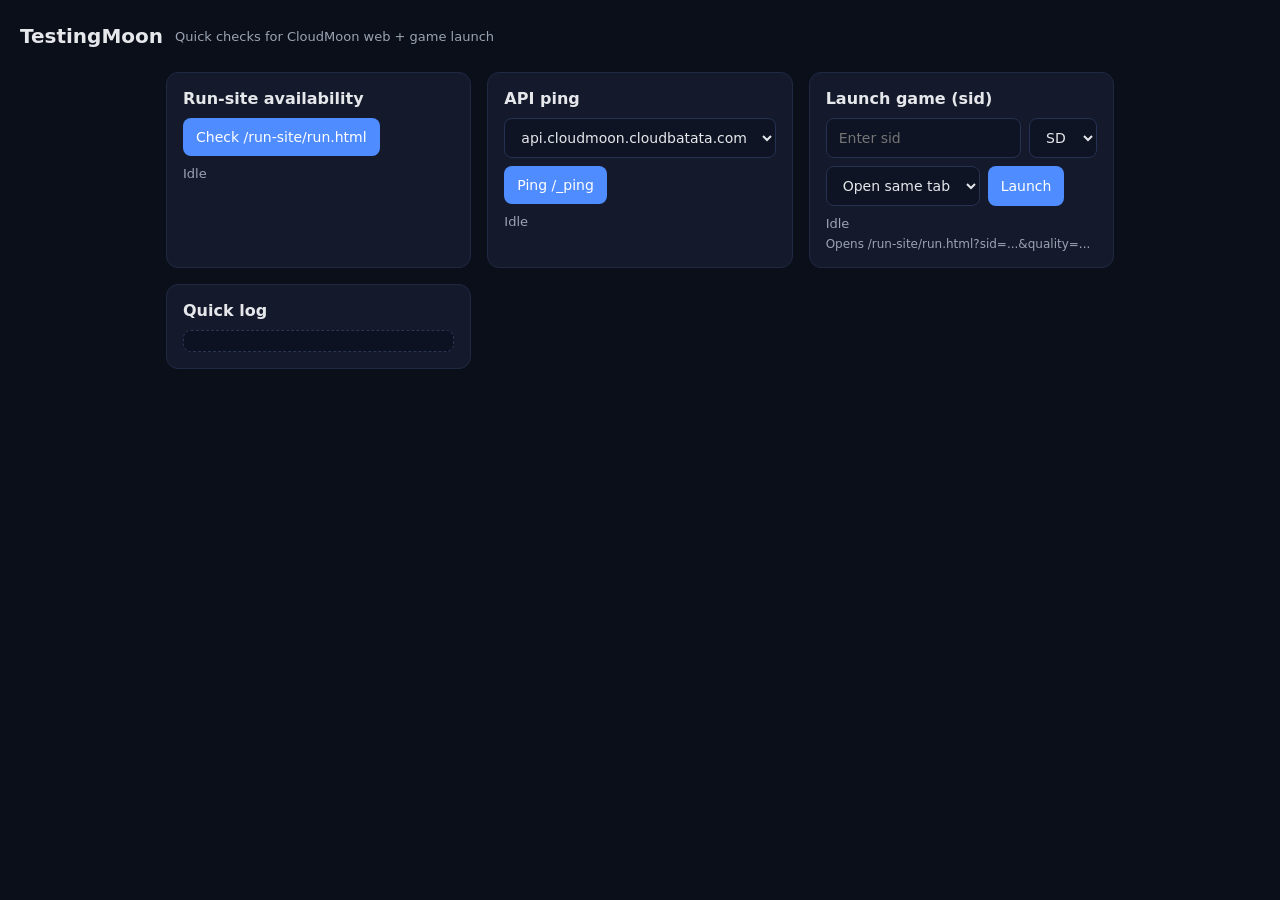
==== index.html @ c89f8493 "Add files via upload" ====
<!doctype html>
<html lang="en">
<head>
  <meta charset="utf-8" />
  <meta name="viewport" content="width=device-width, initial-scale=1" />
  <title>TestingMoon - Cloud Game Checks</title>
  <style>
    :root{
      color-scheme: dark;
      --bg:#0b0f1a;
      --card:#141a2b;
      --muted:#9aa4b2;
      --accent:#4f8cff;
      --ok:#22c55e;
      --bad:#ef4444;
      --warn:#f59e0b;
      --text:#e5e7eb;
    }
    *{box-sizing:border-box;font-family: system-ui, -apple-system, Segoe UI, Roboto, Arial, sans-serif;}
    body{margin:0;background:var(--bg);color:var(--text);}
    header{padding:24px 20px;display:flex;align-items:center;gap:12px;}
    header h1{font-size:20px;margin:0;}
    header span{color:var(--muted);font-size:13px;}
    main{max-width:980px;margin:0 auto;padding:0 16px 40px;}
    .grid{display:grid;gap:16px;grid-template-columns:repeat(auto-fit,minmax(260px,1fr));}
    .card{background:var(--card);border:1px solid #1f2942;border-radius:12px;padding:16px;}
    .card h2{font-size:16px;margin:0 0 10px;}
    .row{display:flex;gap:8px;flex-wrap:wrap;}
    input,select,button{background:#0f1424;color:var(--text);border:1px solid #243152;border-radius:8px;padding:10px 12px;font-size:14px;}
    input{flex:1;min-width:160px;}
    button{cursor:pointer;}
    button.primary{background:var(--accent);border-color:transparent;color:white;}
    .status{margin-top:10px;font-size:13px;color:var(--muted);}
    .status.ok{color:var(--ok);} .status.bad{color:var(--bad);} .status.warn{color:var(--warn);} 
    .log{margin-top:8px;background:#0d1222;border:1px dashed #2a3554;border-radius:8px;padding:10px;font-size:12px;max-height:160px;overflow:auto;white-space:pre-wrap;}
    .muted{color:var(--muted);} 
  </style>
</head>
<body>
  <header>
    <h1>TestingMoon</h1>
    <span>Quick checks for CloudMoon web + game launch</span>
  </header>
  <main>
    <div class="grid">
      <section class="card">
        <h2>Run-site availability</h2>
        <div class="row">
          <button class="primary" id="checkRunSite">Check /run-site/run.html</button>
        </div>
        <div class="status" id="runSiteStatus">Idle</div>
      </section>

      <section class="card">
        <h2>API ping</h2>
        <div class="row">
          <select id="apiHost">
            <option value="https://api.cloudmoon.cloudbatata.com">api.cloudmoon.cloudbatata.com</option>
            <option value="https://api.prod.cloudmoonapp.com">api.prod.cloudmoonapp.com</option>
            <option value="https://api.prod.geometry.today">api.prod.geometry.today</option>
            <option value="https://hrz5zfjq02.execute-api.us-east-1.amazonaws.com">execute-api us-east-1</option>
            <option value="custom">Custom…</option>
          </select>
          <input id="customApi" placeholder="https://your-api-host" style="display:none" />
          <button class="primary" id="pingApi">Ping /_ping</button>
        </div>
        <div class="status" id="apiStatus">Idle</div>
      </section>

      <section class="card">
        <h2>Launch game (sid)</h2>
        <div class="row">
          <input id="sid" placeholder="Enter sid" />
          <select id="quality">
            <option value="SD">SD</option>
            <option value="HD">HD</option>
          </select>
          <select id="launchMode">
            <option value="same">Open same tab</option>
            <option value="new">Open new tab</option>
          </select>
          <button class="primary" id="openGame">Launch</button>
        </div>
        <div class="status" id="launchStatus">Idle</div>
        <div class="muted" style="margin-top:6px;font-size:12px;">Opens /run-site/run.html?sid=...&quality=...</div>
      </section>

      <section class="card">
        <h2>Quick log</h2>
        <div class="log" id="log"></div>
      </section>
    </div>
  </main>

  <script>
    const logEl = document.getElementById('log');
    const runSiteStatus = document.getElementById('runSiteStatus');
    const apiStatus = document.getElementById('apiStatus');
    const launchStatus = document.getElementById('launchStatus');

    const apiHostSelect = document.getElementById('apiHost');
    const customApi = document.getElementById('customApi');

    function log(msg){
      const line = `[${new Date().toLocaleTimeString()}] ${msg}`;
      logEl.textContent = (line + "\n" + logEl.textContent).slice(0, 5000);
    }

    apiHostSelect.addEventListener('change', () => {
      customApi.style.display = apiHostSelect.value === 'custom' ? 'block' : 'none';
    });

    document.getElementById('checkRunSite').addEventListener('click', async () => {
      runSiteStatus.textContent = 'Checking…';
      runSiteStatus.className = 'status warn';
      try{
        const res = await fetch('/run-site/run.html', { method: 'HEAD' });
        if(res.ok){
          runSiteStatus.textContent = 'OK: run-site reachable';
          runSiteStatus.className = 'status ok';
          log('run-site OK');
        } else {
          runSiteStatus.textContent = `Not OK: ${res.status}`;
          runSiteStatus.className = 'status bad';
          log(`run-site bad (${res.status})`);
        }
      } catch (e){
        runSiteStatus.textContent = 'Failed to reach run-site';
        runSiteStatus.className = 'status bad';
        log(`run-site error: ${e.message}`);
      }
    });

    document.getElementById('pingApi').addEventListener('click', async () => {
      apiStatus.textContent = 'Pinging…';
      apiStatus.className = 'status warn';
      const host = apiHostSelect.value === 'custom' ? customApi.value.trim() : apiHostSelect.value;
      if(!host){
        apiStatus.textContent = 'Missing API host';
        apiStatus.className = 'status bad';
        return;
      }
      try{
        const res = await fetch(`${host}/_ping`, { method: 'GET' });
        if(res.ok){
          apiStatus.textContent = 'OK: API responds';
          apiStatus.className = 'status ok';
          log(`api OK (${host})`);
        } else {
          apiStatus.textContent = `Not OK: ${res.status}`;
          apiStatus.className = 'status bad';
          log(`api bad (${host}) status ${res.status}`);
        }
      } catch (e){
        apiStatus.textContent = 'Failed to reach API';
        apiStatus.className = 'status bad';
        log(`api error: ${e.message}`);
      }
    });

    document.getElementById('openGame').addEventListener('click', () => {
      const sid = document.getElementById('sid').value.trim();
      const quality = document.getElementById('quality').value;
      const mode = document.getElementById('launchMode').value;
      if(!sid){
        launchStatus.textContent = 'Missing sid';
        launchStatus.className = 'status bad';
        return;
      }
      const url = `/run-site/run.html?sid=${encodeURIComponent(sid)}&quality=${encodeURIComponent(quality)}`;
      if(mode === 'same'){
        launchStatus.textContent = 'Opening in same tab…';
        launchStatus.className = 'status ok';
        log(`opening game (same tab): ${url}`);
        window.location.href = url;
        return;
      }
      const opened = window.open(url, '_blank', 'noopener');
      if(opened){
        launchStatus.textContent = 'Opened new tab';
        launchStatus.className = 'status ok';
        log(`opened game: ${url}`);
      } else {
        launchStatus.textContent = 'Popup blocked, opening same tab…';
        launchStatus.className = 'status warn';
        log('popup blocked, fallback to same tab');
        window.location.href = url;
      }
    });
  </script>
</body>
</html>
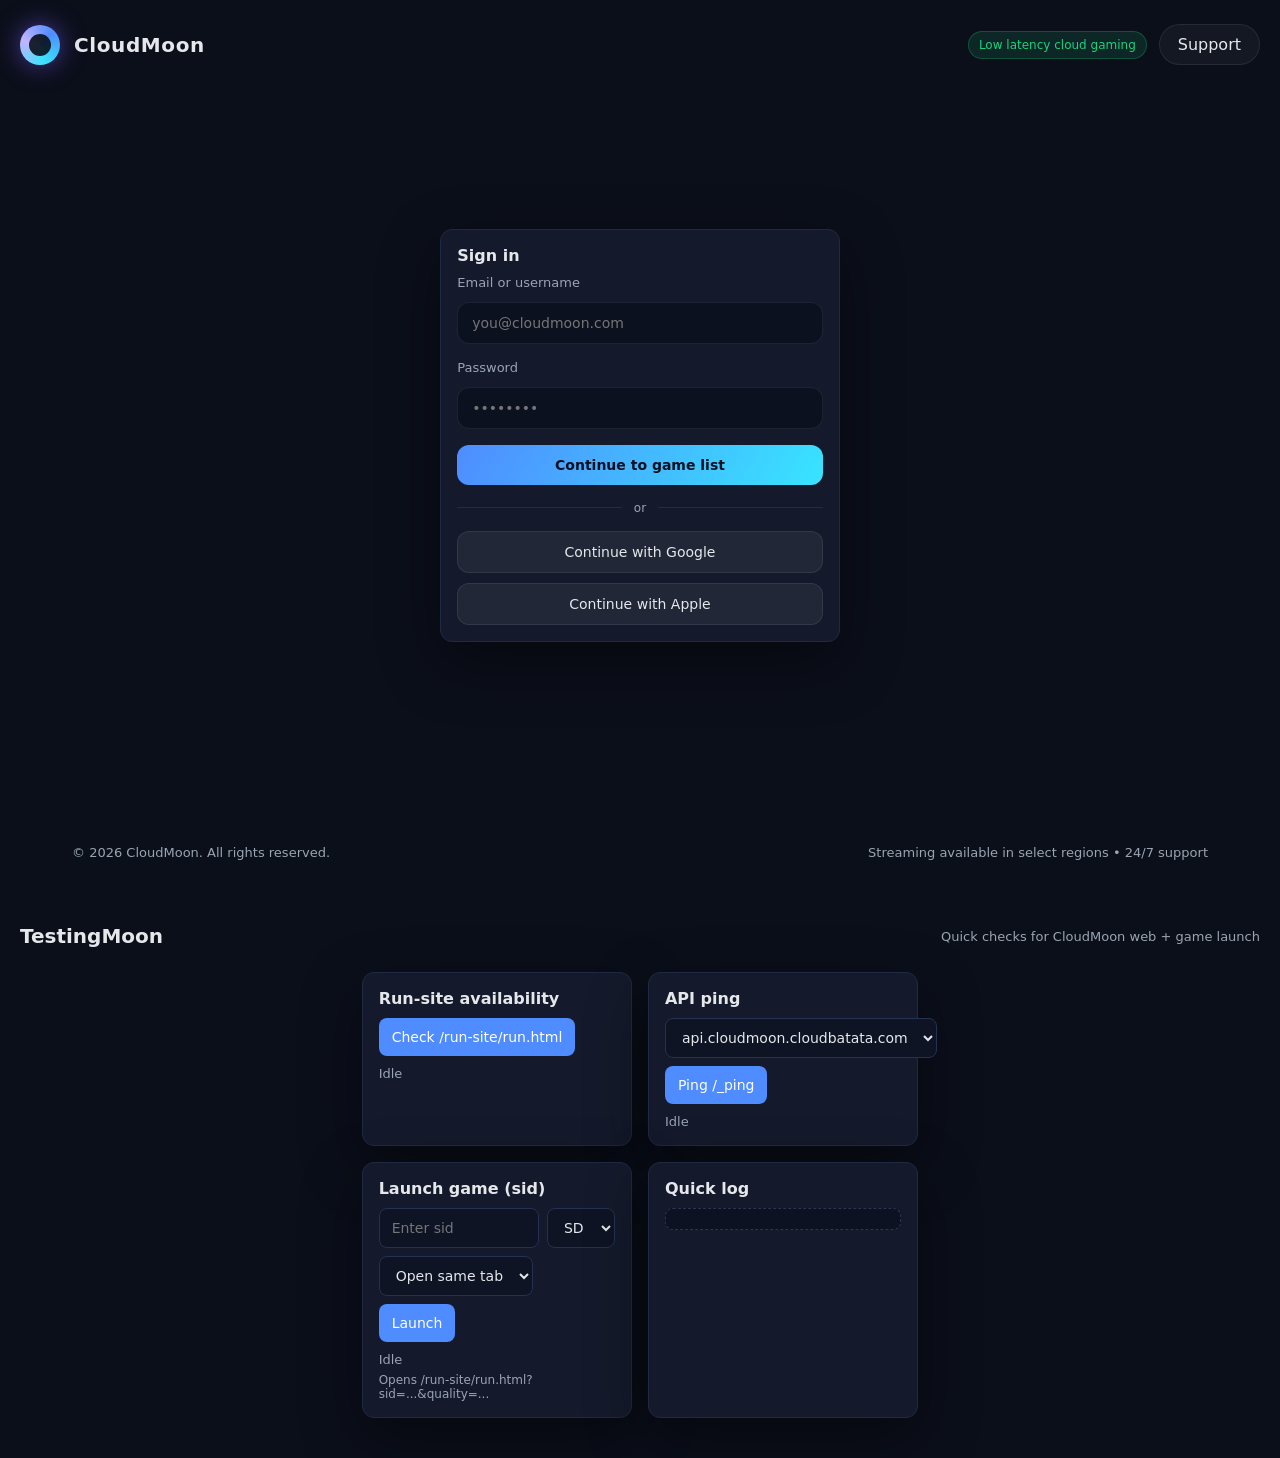
==== commit ee5a4a05: "ce" ====
--- a/index.html
+++ b/index.html
@@ -1,3 +1,468 @@
+<!doctype html>
+<html lang="en">
+<head>
+  <meta charset="utf-8" />
+  <meta name="viewport" content="width=device-width, initial-scale=1" />
+  <meta name="theme-color" content="#0c1020" />
+  <title>CloudMoon - Play Instantly</title>
+  <link href="https://fonts.googleapis.com/css?family=Roboto:300,400,500,700&display=swap" rel="stylesheet" />
+  <style>
+    :root {
+      --bg: #0c1020;
+      --bg-2: #0a0f1a;
+      --card: rgba(20, 28, 48, 0.78);
+      --border: rgba(255, 255, 255, 0.08);
+      --text: #e9f1ff;
+      --muted: #a8b4d6;
+      --accent: #7c5cff;
+      --accent-2: #38e4ff;
+      --success: #19d37f;
+      --shadow: 0 20px 60px rgba(0, 0, 0, 0.45);
+      --radius: 16px;
+    }
+
+    * {
+      box-sizing: border-box;
+      margin: 0;
+      padding: 0;
+    }
+
+    body {
+      font-family: "Roboto", sans-serif;
+      background: radial-gradient(1200px 800px at 20% -20%, #2c245f, transparent 60%),
+        radial-gradient(1000px 700px at 100% 10%, #123255, transparent 55%),
+        linear-gradient(180deg, var(--bg), var(--bg-2));
+      color: var(--text);
+      min-height: 100vh;
+    }
+
+    a {
+      color: inherit;
+      text-decoration: none;
+    }
+
+    .page {
+      display: flex;
+      flex-direction: column;
+      min-height: 100vh;
+    }
+
+    header {
+      display: flex;
+      align-items: center;
+      justify-content: space-between;
+      padding: 24px clamp(20px, 6vw, 72px);
+    }
+
+    .brand {
+      display: flex;
+      align-items: center;
+      gap: 14px;
+      font-weight: 700;
+      letter-spacing: 0.6px;
+      font-size: 20px;
+    }
+
+    .logo {
+      width: 40px;
+      height: 40px;
+      border-radius: 50%;
+      background: conic-gradient(from 45deg, var(--accent), var(--accent-2), #c1b4ff, var(--accent));
+      box-shadow: 0 0 25px rgba(124, 92, 255, 0.55);
+      position: relative;
+    }
+
+    .logo::after {
+      content: "";
+      position: absolute;
+      inset: 9px;
+      border-radius: 50%;
+      background: rgba(10, 15, 26, 0.9);
+    }
+
+    .header-actions {
+      display: flex;
+      align-items: center;
+      gap: 12px;
+    }
+
+    .pill {
+      padding: 10px 18px;
+      border-radius: 999px;
+      border: 1px solid var(--border);
+      background: rgba(255, 255, 255, 0.04);
+      color: var(--text);
+      font-weight: 500;
+      transition: 0.2s ease;
+    }
+
+    .pill:hover {
+      border-color: rgba(124, 92, 255, 0.5);
+      box-shadow: 0 0 18px rgba(124, 92, 255, 0.2);
+    }
+
+    main {
+      flex: 1;
+      display: grid;
+      place-items: center;
+      padding: 40px clamp(20px, 6vw, 80px) 72px;
+    }
+
+    .panel {
+      width: min(1200px, 100%);
+      display: grid;
+      grid-template-columns: repeat(auto-fit, minmax(320px, 1fr));
+      gap: 36px;
+      align-items: stretch;
+    }
+
+    .hero {
+      padding: 36px;
+      border-radius: var(--radius);
+      background: var(--card);
+      border: 1px solid var(--border);
+      box-shadow: var(--shadow);
+      display: flex;
+      flex-direction: column;
+      gap: 24px;
+    }
+
+    .hero h1 {
+      font-size: clamp(28px, 4vw, 44px);
+      line-height: 1.1;
+    }
+
+    .hero p {
+      color: var(--muted);
+      line-height: 1.6;
+    }
+
+    .hero .stats {
+      display: grid;
+      grid-template-columns: repeat(auto-fit, minmax(140px, 1fr));
+      gap: 12px;
+    }
+
+    .stat {
+      padding: 16px;
+      border-radius: 14px;
+      background: rgba(255, 255, 255, 0.04);
+      border: 1px solid var(--border);
+      text-align: center;
+    }
+
+    .stat strong {
+      display: block;
+      font-size: 20px;
+      margin-bottom: 4px;
+    }
+
+    .card {
+      padding: 32px;
+      border-radius: var(--radius);
+      background: var(--card);
+      border: 1px solid var(--border);
+      box-shadow: var(--shadow);
+    }
+
+    .card h2 {
+      font-size: 22px;
+      margin-bottom: 16px;
+    }
+
+    .input-group {
+      display: grid;
+      gap: 12px;
+      margin-bottom: 16px;
+    }
+
+    .input-group label {
+      font-size: 13px;
+      color: var(--muted);
+    }
+
+    .input-group input {
+      width: 100%;
+      padding: 12px 14px;
+      border-radius: 12px;
+      border: 1px solid var(--border);
+      background: rgba(11, 16, 30, 0.8);
+      color: var(--text);
+      outline: none;
+    }
+
+    .input-group input:focus {
+      border-color: rgba(124, 92, 255, 0.7);
+      box-shadow: 0 0 0 3px rgba(124, 92, 255, 0.2);
+    }
+
+    .btn {
+      width: 100%;
+      padding: 12px 16px;
+      border-radius: 12px;
+      border: none;
+      background: linear-gradient(120deg, var(--accent), var(--accent-2));
+      color: #0c1020;
+      font-weight: 700;
+      cursor: pointer;
+      transition: transform 0.15s ease, box-shadow 0.2s ease;
+    }
+
+    .btn:hover {
+      transform: translateY(-1px);
+      box-shadow: 0 16px 30px rgba(56, 228, 255, 0.2);
+    }
+
+    .btn.secondary {
+      background: rgba(255, 255, 255, 0.06);
+      color: var(--text);
+      border: 1px solid var(--border);
+      font-weight: 500;
+    }
+
+    .divider {
+      display: flex;
+      align-items: center;
+      gap: 12px;
+      margin: 16px 0;
+      color: var(--muted);
+      font-size: 12px;
+    }
+
+    .divider::before,
+    .divider::after {
+      content: "";
+      height: 1px;
+      flex: 1;
+      background: rgba(255, 255, 255, 0.08);
+    }
+
+    .small {
+      font-size: 12px;
+      color: var(--muted);
+    }
+
+    .game-section {
+      display: none;
+      width: min(1200px, 100%);
+      margin: 0 auto;
+    }
+
+    .game-header {
+      display: flex;
+      flex-wrap: wrap;
+      align-items: center;
+      justify-content: space-between;
+      gap: 16px;
+      margin-bottom: 24px;
+    }
+
+    .game-header h2 {
+      font-size: clamp(24px, 3vw, 32px);
+    }
+
+    .search {
+      flex: 1;
+      min-width: 220px;
+      max-width: 360px;
+      padding: 10px 14px;
+      border-radius: 999px;
+      border: 1px solid var(--border);
+      background: rgba(11, 16, 30, 0.8);
+      color: var(--text);
+    }
+
+    .games-grid {
+      display: grid;
+      grid-template-columns: repeat(auto-fit, minmax(160px, 1fr));
+      gap: 18px;
+    }
+
+    .game-card {
+      padding: 16px;
+      border-radius: 16px;
+      background: rgba(255, 255, 255, 0.04);
+      border: 1px solid var(--border);
+      display: grid;
+      gap: 12px;
+      place-items: center;
+      text-align: center;
+      transition: 0.2s ease;
+    }
+
+    .game-card:hover {
+      transform: translateY(-3px);
+      border-color: rgba(56, 228, 255, 0.4);
+      box-shadow: 0 18px 30px rgba(12, 16, 32, 0.4);
+    }
+
+    .game-card img {
+      width: 64px;
+      height: 64px;
+      object-fit: contain;
+      border-radius: 14px;
+      background: rgba(255, 255, 255, 0.08);
+      padding: 8px;
+    }
+
+    .game-card button {
+      padding: 8px 14px;
+      border-radius: 999px;
+      border: 1px solid transparent;
+      background: rgba(124, 92, 255, 0.12);
+      color: var(--text);
+      cursor: pointer;
+      font-size: 13px;
+    }
+
+    footer {
+      padding: 24px clamp(20px, 6vw, 72px) 40px;
+      color: var(--muted);
+      font-size: 13px;
+      display: flex;
+      flex-wrap: wrap;
+      justify-content: space-between;
+      gap: 12px;
+    }
+
+    .tag {
+      display: inline-flex;
+      align-items: center;
+      gap: 6px;
+      background: rgba(25, 211, 127, 0.12);
+      color: var(--success);
+      border: 1px solid rgba(25, 211, 127, 0.25);
+      padding: 6px 10px;
+      border-radius: 999px;
+      font-size: 12px;
+      font-weight: 500;
+    }
+
+    @media (max-width: 720px) {
+      header {
+        flex-direction: column;
+        align-items: flex-start;
+        gap: 16px;
+      }
+
+      .header-actions {
+        width: 100%;
+        justify-content: space-between;
+      }
+
+      .hero,
+      .card {
+        padding: 24px;
+      }
+    }
+  </style>
+</head>
+<body>
+  <div class="page">
+    <header>
+      <div class="brand">
+        <div class="logo" aria-hidden="true"></div>
+        CloudMoon
+      </div>
+      <div class="header-actions">
+        <span class="tag">Low latency cloud gaming</span>
+        <a class="pill" href="#">Support</a>
+      </div>
+    </header>
+
+    <main>
+      <section class="panel" id="signin-panel">
+        <div class="card">
+          <h2>Sign in</h2>
+          <form id="signin-form">
+            <div class="input-group">
+              <label for="email">Email or username</label>
+              <input id="email" name="email" type="text" placeholder="you@cloudmoon.com" required />
+            </div>
+            <div class="input-group">
+              <label for="password">Password</label>
+              <input id="password" name="password" type="password" placeholder="••••••••" required />
+            </div>
+            <button class="btn" type="submit">Continue to game list</button>
+          </form>
+          <div class="divider">or</div>
+          <button class="btn secondary" type="button">Continue with Google</button>
+          <button class="btn secondary" type="button" style="margin-top: 10px;">Continue with Apple</button>
+        </div>
+      </section>
+
+      <section class="game-section" id="game-section">
+        <div class="game-header">
+          <div>
+            <h2>Pick a game</h2>
+          </div>
+          <input class="search" id="game-search" type="text" placeholder="Search games" />
+          <button class="pill" id="signout">Sign out</button>
+        </div>
+        <div class="games-grid" id="games-grid">
+          <div class="game-card" data-name="Fortnite" data-url="../run-site/run.html">
+            <img src="../../cloudmoon-1305370474.cos.ap-singapore.myqcloud.com/cloudgame-icon/icon_Fortnite.webp" alt="Fortnite" />
+            <div>Fortnite</div>
+            <button type="button">Play now</button>
+          </div>
+          <div class="game-card" data-name="Brawl Stars" data-url="../run-site/run.html">
+            <img src="../../cloudmoon-1305370474.cos.ap-singapore.myqcloud.com/cloudgame-icon/icon_Brawl_Stars.webp" alt="Brawl Stars" />
+            <div>Brawl Stars</div>
+            <button type="button">Play now</button>
+          </div>
+          <div class="game-card" data-name="Genshin Impact" data-url="../run-site/run.html">
+            <img src="../../cloudmoon-1305370474.cos.ap-singapore.myqcloud.com/cloudgame-icon/icon_Genshin_Impact.webp" alt="Genshin Impact" />
+            <div>Genshin Impact</div>
+            <button type="button">Play now</button>
+          </div>
+          <div class="game-card" data-name="Roblox" data-url="../run-site/run.html">
+            <img src="../../cloudmoon-1305370474.cos.ap-singapore.myqcloud.com/cloudgame-icon/icon_Roblox.webp" alt="Roblox" />
+            <div>Roblox</div>
+            <button type="button">Play now</button>
+          </div>
+          <div class="game-card" data-name="Free Fire" data-url="../run-site/run.html">
+            <img src="../../cloudmoon-1305370474.cos.ap-singapore.myqcloud.com/cloudgame-icon/icon_free_fire.webp" alt="Free Fire" />
+            <div>Free Fire</div>
+            <button type="button">Play now</button>
+          </div>
+          <div class="game-card" data-name="Clash Royale" data-url="../run-site/run.html">
+            <img src="../../cloudmoon-1305370474.cos.ap-singapore.myqcloud.com/cloudgame-icon/icon_Clash_Royale.webp" alt="Clash Royale" />
+            <div>Clash Royale</div>
+            <button type="button">Play now</button>
+          </div>
+          <div class="game-card" data-name="Stumble Guys" data-url="../run-site/run.html">
+            <img src="../../cloudmoon-1305370474.cos.ap-singapore.myqcloud.com/cloudgame-icon/icon_Stumble_Guys.webp" alt="Stumble Guys" />
+            <div>Stumble Guys</div>
+            <button type="button">Play now</button>
+          </div>
+          <div class="game-card" data-name="Among Us" data-url="../run-site/run.html">
+            <img src="../../cloudmoon-1305370474.cos.ap-singapore.myqcloud.com/cloudgame-icon/icon_Among_Us.webp" alt="Among Us" />
+            <div>Among Us</div>
+            <button type="button">Play now</button>
+          </div>
+          <div class="game-card" data-name="TikTok" data-url="../run-site/run.html">
+            <img src="../../cloudmoon-1305370474.cos.ap-singapore.myqcloud.com/cloudgame-icon/icon_TikTok.webp" alt="TikTok" />
+            <div>TikTok</div>
+            <button type="button">Open app</button>
+          </div>
+          <div class="game-card" data-name="YouTube" data-url="../run-site/run.html">
+            <img src="../../cloudmoon-1305370474.cos.ap-singapore.myqcloud.com/cloudgame-icon/icon_YouTube.webp" alt="YouTube" />
+            <div>YouTube</div>
+            <button type="button">Open app</button>
+          </div>
+        </div>
+      </section>
+    </main>
+
+    <footer>
+      <div>© 2026 CloudMoon. All rights reserved.</div>
+      <div>Streaming available in select regions • 24/7 support</div>
+    </footer>
+  </div>
+
+  <script src="./app.js"></script>
+</body>
+</html>
 <!doctype html>
 <html lang="en">
 <head>
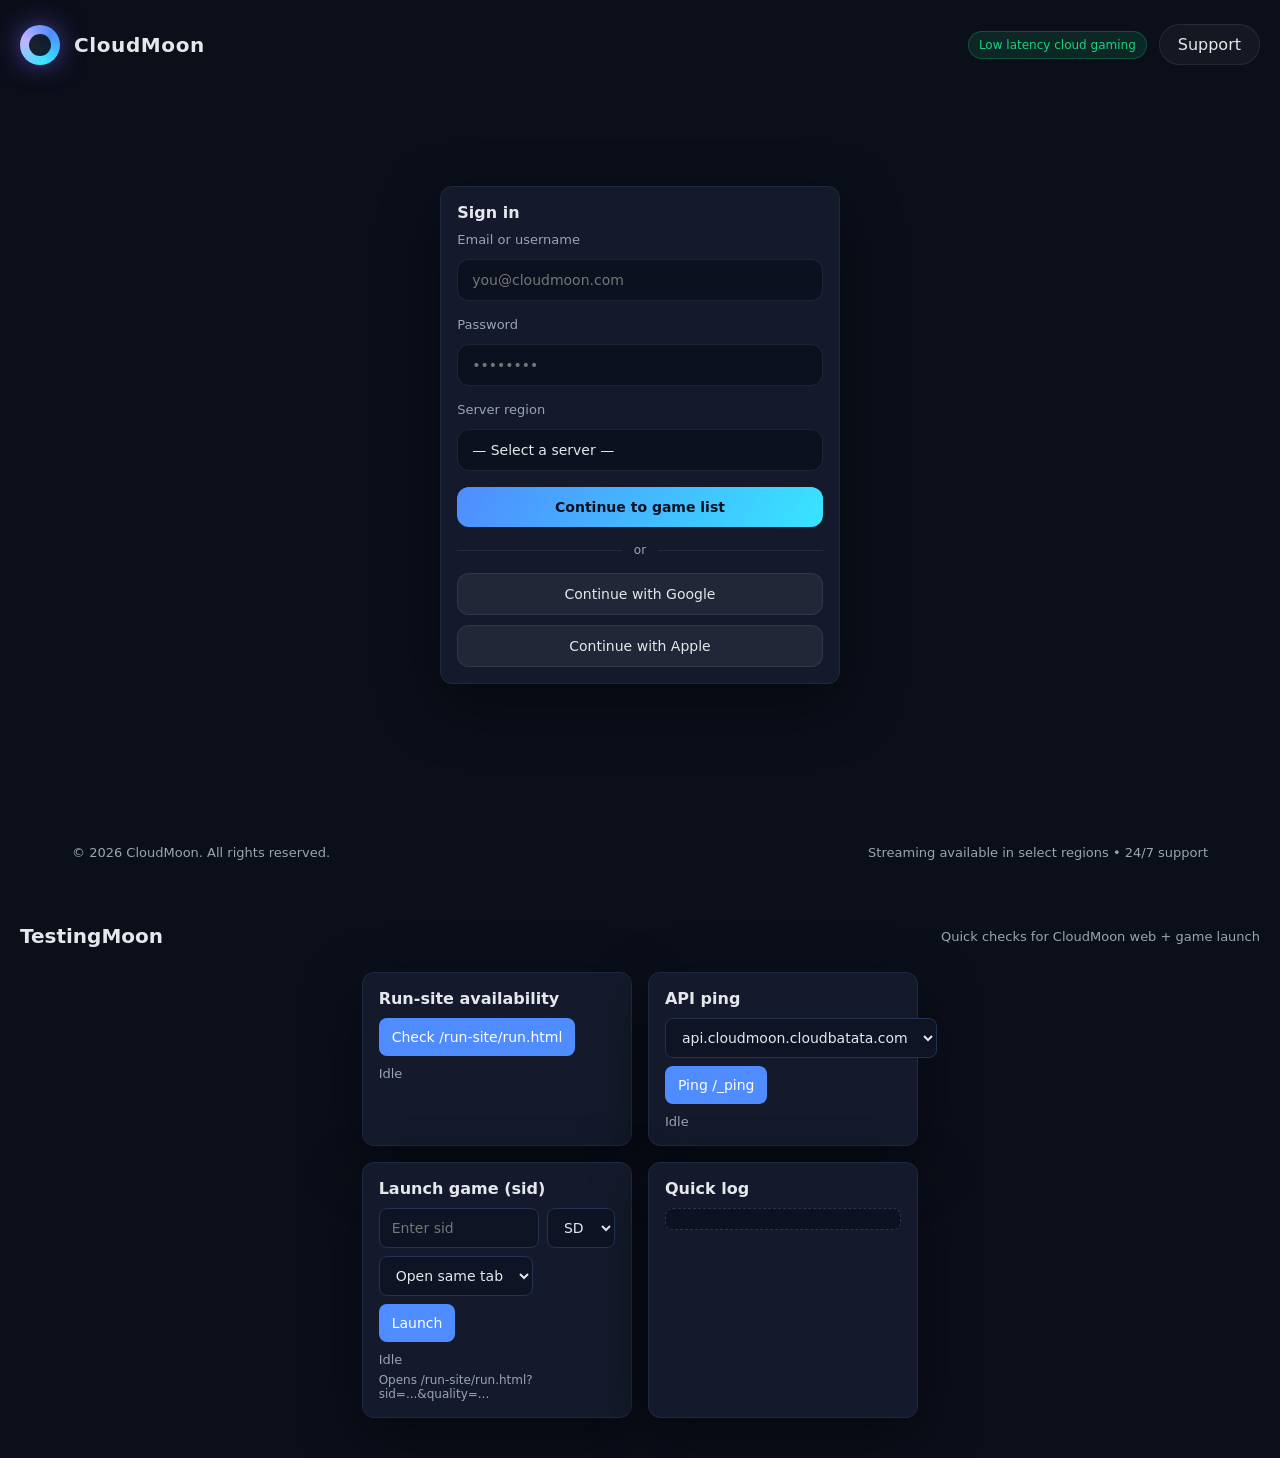
==== commit 589fc509: "1" ====
--- a/index.html
+++ b/index.html
@@ -338,6 +338,29 @@
       font-weight: 500;
     }
 
+    .server-dropdown {
+      width: 100%;
+      padding: 12px 14px;
+      border-radius: 12px;
+      border: 1px solid var(--border);
+      background: rgba(11, 16, 30, 0.8);
+      color: var(--text);
+      font-size: 14px;
+      appearance: none;
+      -webkit-appearance: none;
+      cursor: pointer;
+      outline: none;
+    }
+
+    .server-dropdown:focus {
+      border-color: rgba(124, 92, 255, 0.7);
+      box-shadow: 0 0 0 3px rgba(124, 92, 255, 0.2);
+    }
+
+    @keyframes spin {
+      to { transform: rotate(360deg); }
+    }
+
     @media (max-width: 720px) {
       header {
         flex-direction: column;
@@ -383,6 +406,18 @@
               <label for="password">Password</label>
               <input id="password" name="password" type="password" placeholder="••••••••" required />
             </div>
+            <div class="input-group">
+              <label for="signin-server">Server region</label>
+              <select id="signin-server" class="server-dropdown">
+                <option value="0">— Select a server —</option>
+                <option value="3">Asia</option>
+                <option value="4">Europe</option>
+                <option value="22">US West</option>
+                <option value="23">US East</option>
+                <option value="21">South America</option>
+              </select>
+            </div>
+            <div id="error-msg" style="display:none;color:#ff5a5a;font-size:13px;margin:-4px 0 10px;padding:10px 12px;background:rgba(255,90,90,0.08);border-radius:8px;border:1px solid rgba(255,90,90,0.2);"></div>
             <button class="btn" type="submit">Continue to game list</button>
           </form>
           <div class="divider">or</div>
@@ -397,55 +432,63 @@
             <h2>Pick a game</h2>
           </div>
           <input class="search" id="game-search" type="text" placeholder="Search games" />
+          <select id="server-select" class="server-dropdown" style="width:auto;min-width:160px;padding:10px 16px;border-radius:999px;">
+            <option value="0">— Server —</option>
+            <option value="3">Asia</option>
+            <option value="4">Europe</option>
+            <option value="22">US West</option>
+            <option value="23">US East</option>
+            <option value="21">South America</option>
+          </select>
           <button class="pill" id="signout">Sign out</button>
         </div>
         <div class="games-grid" id="games-grid">
-          <div class="game-card" data-name="Fortnite" data-url="../run-site/run.html">
+          <div class="game-card" data-name="Fortnite" data-pkg="com.epicgames.fortnite">
             <img src="../../cloudmoon-1305370474.cos.ap-singapore.myqcloud.com/cloudgame-icon/icon_Fortnite.webp" alt="Fortnite" />
             <div>Fortnite</div>
             <button type="button">Play now</button>
           </div>
-          <div class="game-card" data-name="Brawl Stars" data-url="../run-site/run.html">
+          <div class="game-card" data-name="Brawl Stars" data-pkg="com.supercell.brawlstars">
             <img src="../../cloudmoon-1305370474.cos.ap-singapore.myqcloud.com/cloudgame-icon/icon_Brawl_Stars.webp" alt="Brawl Stars" />
             <div>Brawl Stars</div>
             <button type="button">Play now</button>
           </div>
-          <div class="game-card" data-name="Genshin Impact" data-url="../run-site/run.html">
+          <div class="game-card" data-name="Genshin Impact" data-pkg="com.miHoYo.GenshinImpact">
             <img src="../../cloudmoon-1305370474.cos.ap-singapore.myqcloud.com/cloudgame-icon/icon_Genshin_Impact.webp" alt="Genshin Impact" />
             <div>Genshin Impact</div>
             <button type="button">Play now</button>
           </div>
-          <div class="game-card" data-name="Roblox" data-url="../run-site/run.html">
+          <div class="game-card" data-name="Roblox" data-pkg="com.roblox.client">
             <img src="../../cloudmoon-1305370474.cos.ap-singapore.myqcloud.com/cloudgame-icon/icon_Roblox.webp" alt="Roblox" />
             <div>Roblox</div>
             <button type="button">Play now</button>
           </div>
-          <div class="game-card" data-name="Free Fire" data-url="../run-site/run.html">
+          <div class="game-card" data-name="Free Fire" data-pkg="com.dts.freefireth">
             <img src="../../cloudmoon-1305370474.cos.ap-singapore.myqcloud.com/cloudgame-icon/icon_free_fire.webp" alt="Free Fire" />
             <div>Free Fire</div>
             <button type="button">Play now</button>
           </div>
-          <div class="game-card" data-name="Clash Royale" data-url="../run-site/run.html">
+          <div class="game-card" data-name="Clash Royale" data-pkg="com.supercell.clashroyale">
             <img src="../../cloudmoon-1305370474.cos.ap-singapore.myqcloud.com/cloudgame-icon/icon_Clash_Royale.webp" alt="Clash Royale" />
             <div>Clash Royale</div>
             <button type="button">Play now</button>
           </div>
-          <div class="game-card" data-name="Stumble Guys" data-url="../run-site/run.html">
+          <div class="game-card" data-name="Stumble Guys" data-pkg="com.kitkagames.fallbuddies">
             <img src="../../cloudmoon-1305370474.cos.ap-singapore.myqcloud.com/cloudgame-icon/icon_Stumble_Guys.webp" alt="Stumble Guys" />
             <div>Stumble Guys</div>
             <button type="button">Play now</button>
           </div>
-          <div class="game-card" data-name="Among Us" data-url="../run-site/run.html">
+          <div class="game-card" data-name="Among Us" data-pkg="com.innersloth.spacemafia">
             <img src="../../cloudmoon-1305370474.cos.ap-singapore.myqcloud.com/cloudgame-icon/icon_Among_Us.webp" alt="Among Us" />
             <div>Among Us</div>
             <button type="button">Play now</button>
           </div>
-          <div class="game-card" data-name="TikTok" data-url="../run-site/run.html">
+          <div class="game-card" data-name="TikTok" data-pkg="com.zhiliaoapp.musically">
             <img src="../../cloudmoon-1305370474.cos.ap-singapore.myqcloud.com/cloudgame-icon/icon_TikTok.webp" alt="TikTok" />
             <div>TikTok</div>
             <button type="button">Open app</button>
           </div>
-          <div class="game-card" data-name="YouTube" data-url="../run-site/run.html">
+          <div class="game-card" data-name="YouTube" data-pkg="com.google.android.youtube">
             <img src="../../cloudmoon-1305370474.cos.ap-singapore.myqcloud.com/cloudgame-icon/icon_YouTube.webp" alt="YouTube" />
             <div>YouTube</div>
             <button type="button">Open app</button>
@@ -458,6 +501,11 @@
       <div>© 2026 CloudMoon. All rights reserved.</div>
       <div>Streaming available in select regions • 24/7 support</div>
     </footer>
+    <div id="connecting-overlay" style="display:none;position:fixed;inset:0;background:rgba(9,13,26,0.94);backdrop-filter:blur(4px);z-index:9999;flex-direction:column;justify-content:center;align-items:center;gap:22px;">
+      <div style="width:54px;height:54px;border:4px solid rgba(124,92,255,0.2);border-top-color:#7c5cff;border-radius:50%;animation:spin 0.8s linear infinite;"></div>
+      <div id="connecting-msg" style="color:#e9f1ff;font-size:17px;font-weight:500;letter-spacing:0.3px;">Connecting…</div>
+      <div style="color:#a8b4d6;font-size:13px;">This may take a moment</div>
+    </div>
   </div>
 
   <script src="./app.js"></script>
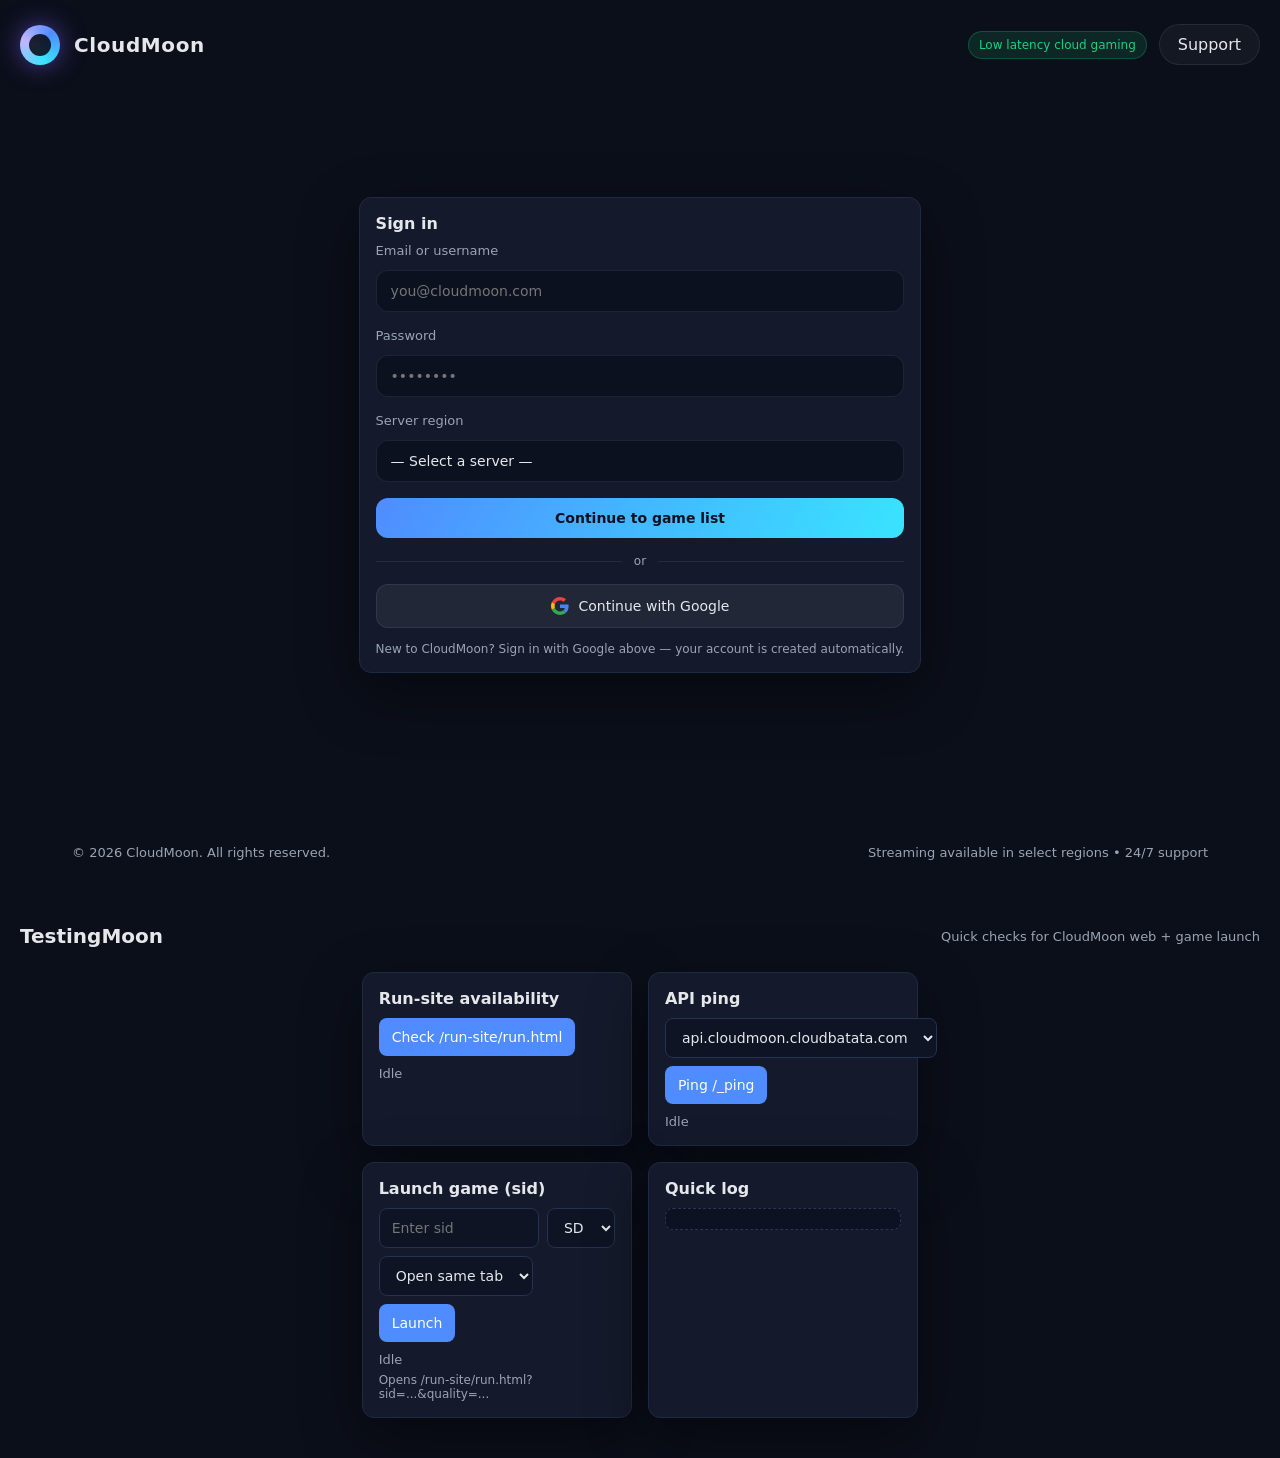
==== commit b35489b1: "Update print statement from 'Hello' to 'Goodbye'" ====
--- a/index.html
+++ b/index.html
@@ -6,6 +6,7 @@
   <meta name="theme-color" content="#0c1020" />
   <title>CloudMoon - Play Instantly</title>
   <link href="https://fonts.googleapis.com/css?family=Roboto:300,400,500,700&display=swap" rel="stylesheet" />
+  <script src="https://accounts.google.com/gsi/client" async defer></script>
   <style>
     :root {
       --bg: #0c1020;
@@ -421,8 +422,11 @@
             <button class="btn" type="submit">Continue to game list</button>
           </form>
           <div class="divider">or</div>
-          <button class="btn secondary" type="button">Continue with Google</button>
-          <button class="btn secondary" type="button" style="margin-top: 10px;">Continue with Apple</button>
+          <button class="btn secondary" id="google-btn" type="button" style="display:flex;align-items:center;justify-content:center;gap:10px;">
+            <svg width="18" height="18" viewBox="0 0 48 48" xmlns="http://www.w3.org/2000/svg"><path fill="#EA4335" d="M24 9.5c3.54 0 6.71 1.22 9.21 3.6l6.85-6.85C35.9 2.38 30.47 0 24 0 14.62 0 6.51 5.38 2.56 13.22l7.98 6.19C12.43 13.72 17.74 9.5 24 9.5z"/><path fill="#4285F4" d="M46.98 24.55c0-1.57-.15-3.09-.38-4.55H24v9.02h12.94c-.58 2.96-2.26 5.48-4.78 7.18l7.73 6c4.51-4.18 7.09-10.36 7.09-17.65z"/><path fill="#FBBC05" d="M10.53 28.59c-.48-1.45-.76-2.99-.76-4.59s.27-3.14.76-4.59l-7.98-6.19C.92 16.46 0 20.12 0 24c0 3.88.92 7.54 2.56 10.78l7.97-6.19z"/><path fill="#34A853" d="M24 48c6.48 0 11.93-2.13 15.89-5.81l-7.73-6c-2.15 1.45-4.92 2.3-8.16 2.3-6.26 0-11.57-4.22-13.47-9.91l-7.98 6.19C6.51 42.62 14.62 48 24 48z"/></svg>
+            Continue with Google
+          </button>
+          <p class="small" style="text-align:center;margin-top:14px;">New to CloudMoon? Sign in with Google above &mdash; your account is created automatically.</p>
         </div>
       </section>
 
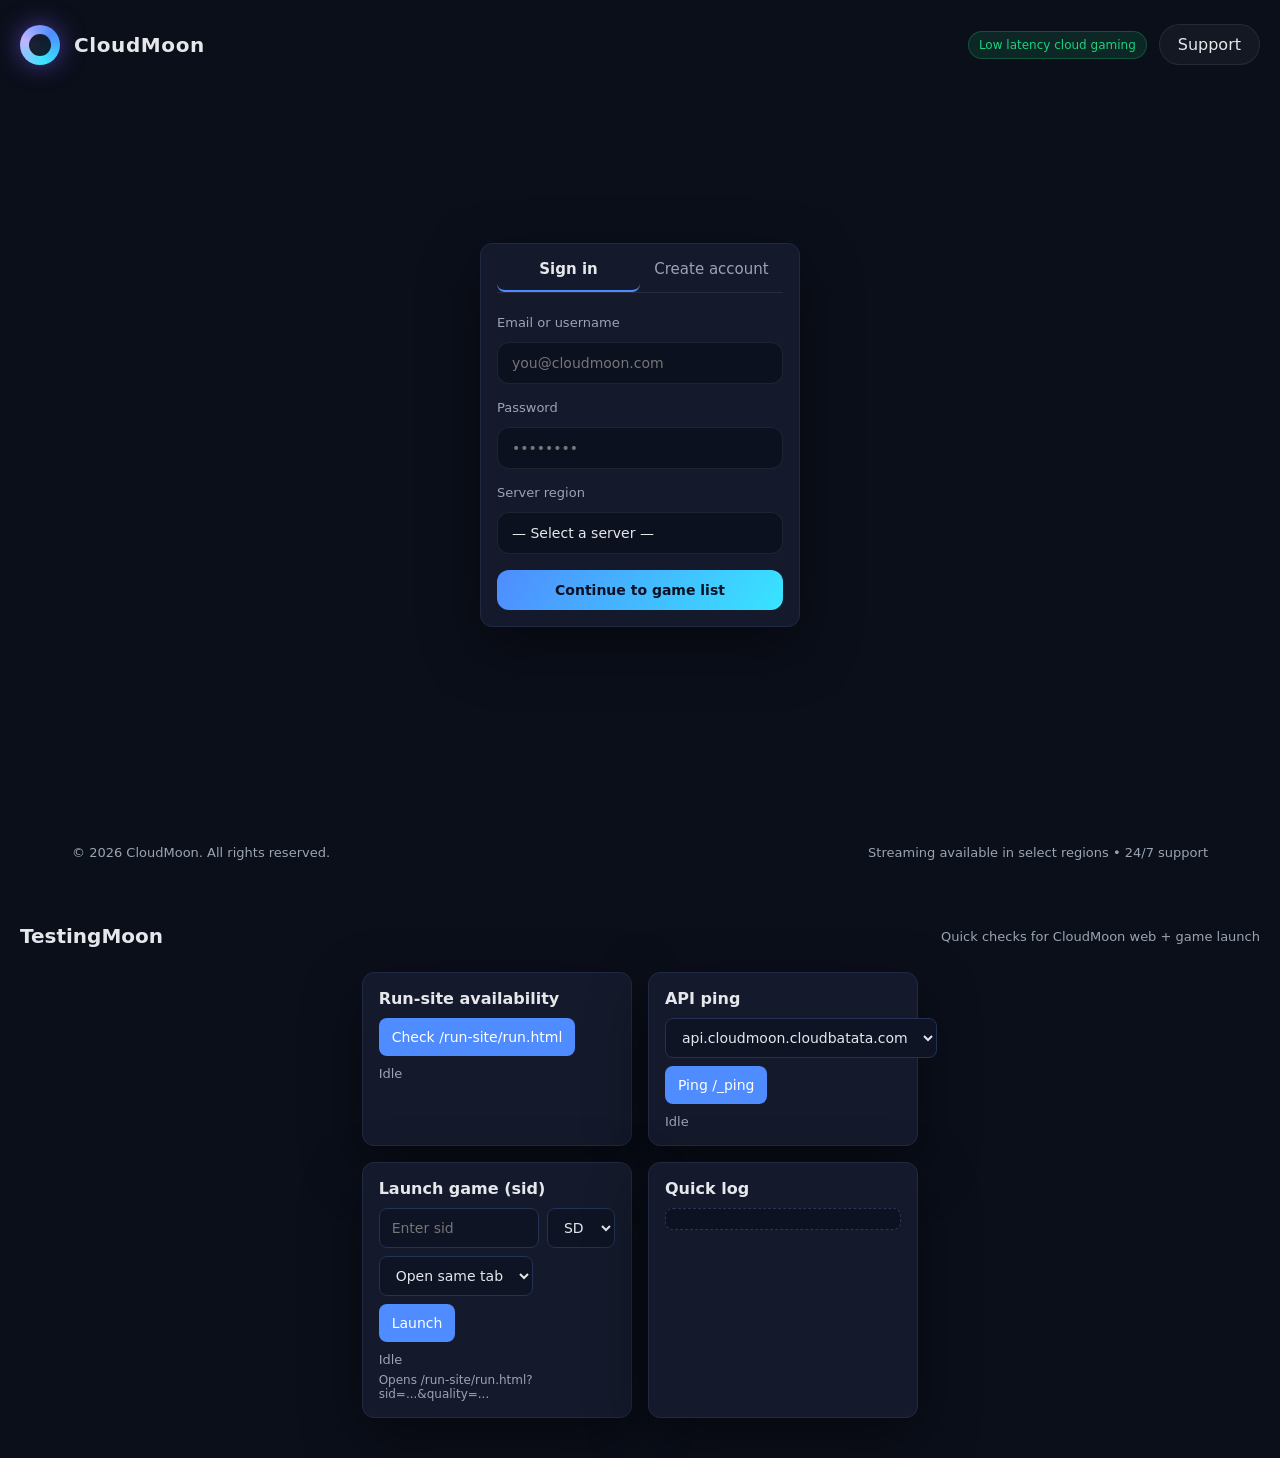
==== commit ca0bd77a: "Update index.html" ====
--- a/index.html
+++ b/index.html
@@ -6,7 +6,6 @@
   <meta name="theme-color" content="#0c1020" />
   <title>CloudMoon - Play Instantly</title>
   <link href="https://fonts.googleapis.com/css?family=Roboto:300,400,500,700&display=swap" rel="stylesheet" />
-  <script src="https://accounts.google.com/gsi/client" async defer></script>
   <style>
     :root {
       --bg: #0c1020;
@@ -397,7 +396,10 @@
     <main>
       <section class="panel" id="signin-panel">
         <div class="card">
-          <h2>Sign in</h2>
+          <div style="display:flex;margin-bottom:22px;border-bottom:1px solid var(--border);">
+            <button id="tab-signin" type="button" style="flex:1;background:none;border:none;border-bottom:2px solid var(--accent);color:var(--text);font-family:inherit;font-weight:700;font-size:15px;padding:0 0 12px;cursor:pointer;">Sign in</button>
+            <button id="tab-signup" type="button" style="flex:1;background:none;border:none;border-bottom:2px solid transparent;color:var(--muted);font-family:inherit;font-size:15px;padding:0 0 12px;cursor:pointer;">Create account</button>
+          </div>
           <form id="signin-form">
             <div class="input-group">
               <label for="email">Email or username</label>
@@ -421,12 +423,33 @@
             <div id="error-msg" style="display:none;color:#ff5a5a;font-size:13px;margin:-4px 0 10px;padding:10px 12px;background:rgba(255,90,90,0.08);border-radius:8px;border:1px solid rgba(255,90,90,0.2);"></div>
             <button class="btn" type="submit">Continue to game list</button>
           </form>
-          <div class="divider">or</div>
-          <button class="btn secondary" id="google-btn" type="button" style="display:flex;align-items:center;justify-content:center;gap:10px;">
-            <svg width="18" height="18" viewBox="0 0 48 48" xmlns="http://www.w3.org/2000/svg"><path fill="#EA4335" d="M24 9.5c3.54 0 6.71 1.22 9.21 3.6l6.85-6.85C35.9 2.38 30.47 0 24 0 14.62 0 6.51 5.38 2.56 13.22l7.98 6.19C12.43 13.72 17.74 9.5 24 9.5z"/><path fill="#4285F4" d="M46.98 24.55c0-1.57-.15-3.09-.38-4.55H24v9.02h12.94c-.58 2.96-2.26 5.48-4.78 7.18l7.73 6c4.51-4.18 7.09-10.36 7.09-17.65z"/><path fill="#FBBC05" d="M10.53 28.59c-.48-1.45-.76-2.99-.76-4.59s.27-3.14.76-4.59l-7.98-6.19C.92 16.46 0 20.12 0 24c0 3.88.92 7.54 2.56 10.78l7.97-6.19z"/><path fill="#34A853" d="M24 48c6.48 0 11.93-2.13 15.89-5.81l-7.73-6c-2.15 1.45-4.92 2.3-8.16 2.3-6.26 0-11.57-4.22-13.47-9.91l-7.98 6.19C6.51 42.62 14.62 48 24 48z"/></svg>
-            Continue with Google
-          </button>
-          <p class="small" style="text-align:center;margin-top:14px;">New to CloudMoon? Sign in with Google above &mdash; your account is created automatically.</p>
+          <div id="signup-form" style="display:none;">
+            <div class="input-group">
+              <label for="su-email">Email</label>
+              <input id="su-email" type="email" placeholder="you@example.com" />
+            </div>
+            <div class="input-group">
+              <label for="su-password">Password</label>
+              <input id="su-password" type="password" placeholder="At least 8 characters" />
+            </div>
+            <div class="input-group">
+              <label for="su-confirm">Confirm password</label>
+              <input id="su-confirm" type="password" placeholder="••••••••" />
+            </div>
+            <div class="input-group">
+              <label for="su-server">Server region</label>
+              <select id="su-server" class="server-dropdown">
+                <option value="0">— Select a server —</option>
+                <option value="3">Asia</option>
+                <option value="4">Europe</option>
+                <option value="22">US West</option>
+                <option value="23">US East</option>
+                <option value="21">South America</option>
+              </select>
+            </div>
+            <div id="signup-error" style="display:none;color:#ff5a5a;font-size:13px;margin:-4px 0 10px;padding:10px 12px;background:rgba(255,90,90,0.08);border-radius:8px;border:1px solid rgba(255,90,90,0.2);"></div>
+            <button class="btn" id="signup-submit" type="button">Create account</button>
+          </div>
         </div>
       </section>
 
